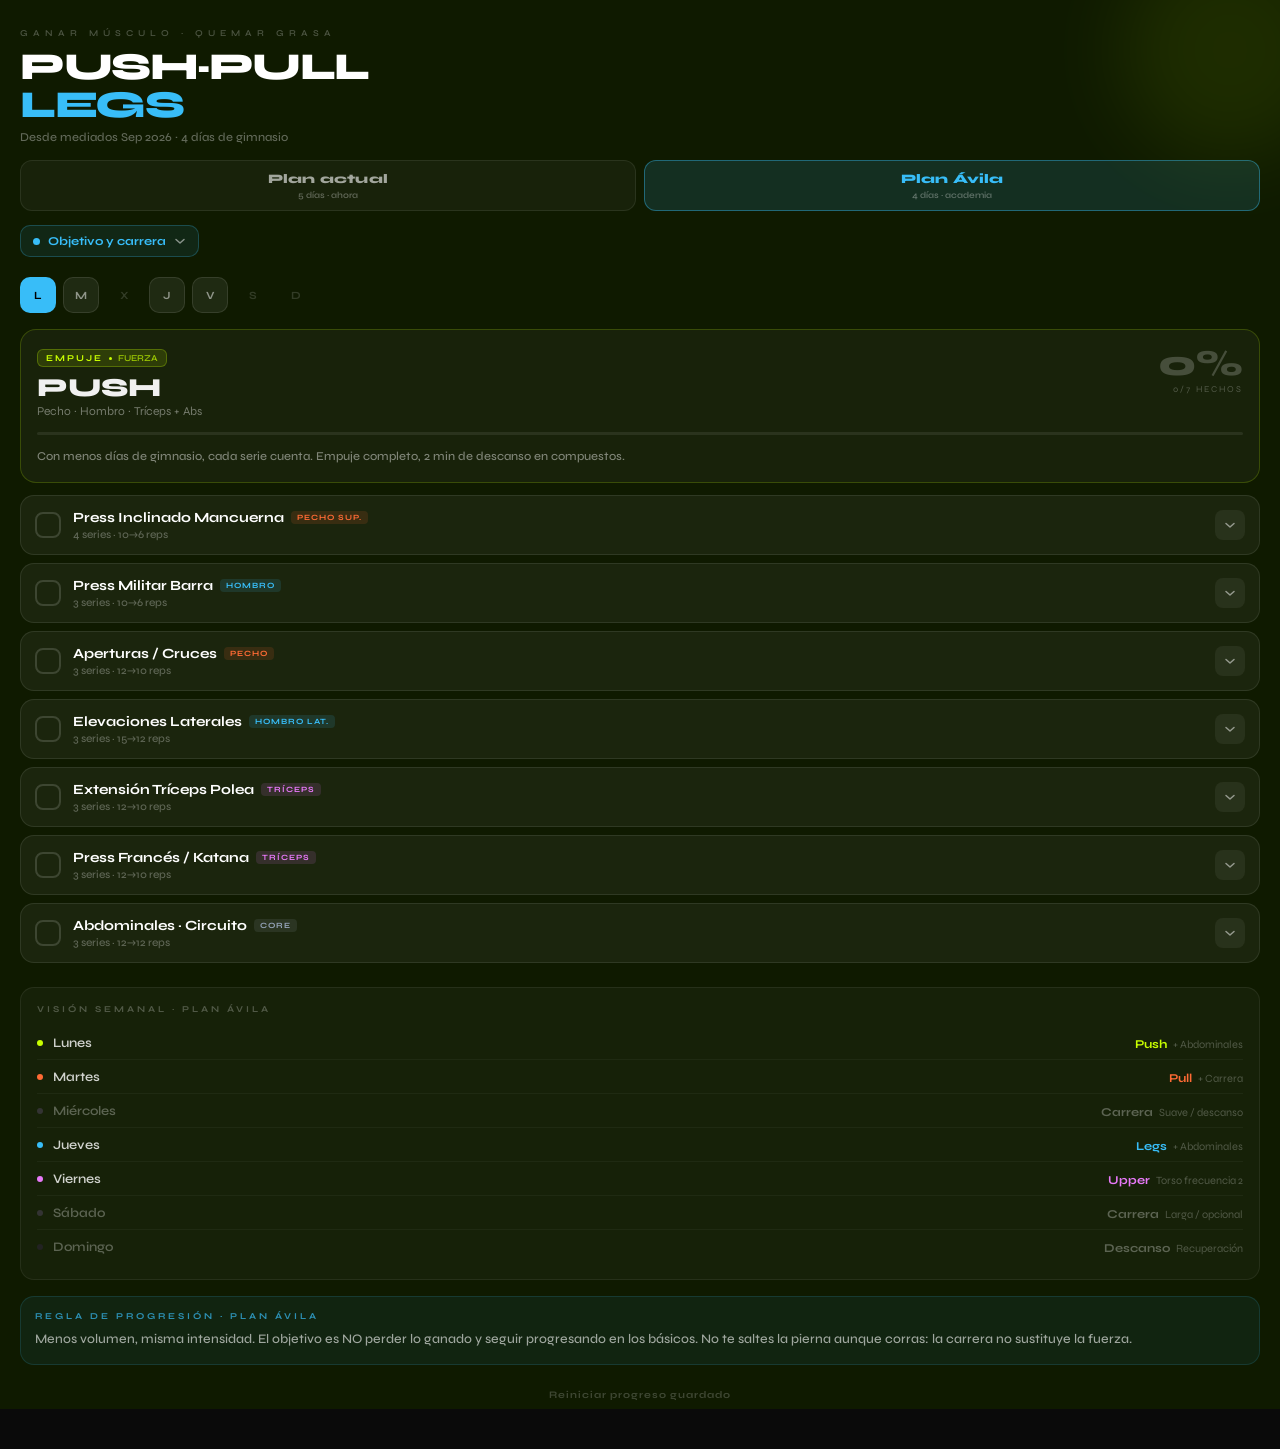
==== rutina-cristian.html @ a67d8b41 "Initial commit: rutinas gym" ====
<!DOCTYPE html>
<!-- APP DEL AMIGO — PPL Recomp. Almacenamiento independiente (STORAGE_KEY = gymAmigoProgresoV1).
     Dos bloques: "Plan actual" (5 días PPL, hasta mediados de septiembre) y "Plan Ávila" (4 días PPL+Upper). -->
<html lang="es">
<head>
<meta charset="UTF-8">
<meta name="viewport" content="width=device-width, initial-scale=1, maximum-scale=1, user-scalable=no">
<meta name="mobile-web-app-capable" content="yes">
<meta name="apple-mobile-web-app-capable" content="yes">
<meta name="apple-mobile-web-app-status-bar-style" content="black-translucent">
<title>PPL · Recomp — Plan del amigo</title>
<style>
  @import url('https://fonts.googleapis.com/css2?family=Syne:wght@400;500;600;700;800&display=swap');
  * { box-sizing: border-box; margin: 0; padding: 0; -webkit-tap-highlight-color: transparent; }
  html, body { background: #0a0a0a; }
  body {
    font-family: 'Syne', -apple-system, sans-serif; color: #f0f0f0;
    transition: background 0.5s ease; padding-bottom: env(safe-area-inset-bottom);
  }
  ::-webkit-scrollbar { width: 3px; }
  ::-webkit-scrollbar-thumb { background: #333; }

  .wrap { min-height: 100vh; }
  .glow { position: absolute; top: -60px; right: -60px; width: 220px; height: 220px; border-radius: 50%; opacity: 0.08; filter: blur(40px); pointer-events: none; transition: background 0.5s; }
  .header { padding: 28px 20px 0; position: relative; overflow: hidden; }
  .eyebrow { font-size: 9px; letter-spacing: 5px; color: rgba(255,255,255,0.25); margin-bottom: 10px; font-weight: 600; }
  .title { font-size: 38px; font-weight: 800; letter-spacing: -1.5px; line-height: 1; color: #fff; }
  .subtitle { font-size: 12px; color: rgba(255,255,255,0.35); margin-top: 6px; font-weight: 500; }

  .blockswitch { display: flex; gap: 8px; margin-top: 16px; }
  .blockpill { flex: 1; padding: 10px 12px; border-radius: 12px; cursor: pointer; text-align: center; transition: all 0.25s; }
  .blockpill .bp-name { font-size: 13px; font-weight: 800; letter-spacing: 0.2px; }
  .blockpill .bp-sub { font-size: 9px; font-weight: 600; margin-top: 3px; opacity: 0.8; }

  .phasepill { display: inline-flex; align-items: center; gap: 8px; margin-top: 14px; padding: 8px 12px; border-radius: 10px; cursor: pointer; transition: all 0.2s; }
  .dot { width: 7px; height: 7px; border-radius: 50%; flex-shrink: 0; display: inline-block; }
  .chevron { display: inline-flex; transition: transform 0.2s; }
  .chevron.open { transform: rotate(180deg); }
  .planpanel { margin-top: 12px; background: rgba(255,255,255,0.03); border-radius: 14px; padding: 16px; }
  .plandesc { font-size: 13px; color: rgba(255,255,255,0.7); line-height: 1.6; margin-bottom: 14px; }
  .planlabel { font-size: 9px; font-weight: 700; letter-spacing: 2px; color: rgba(255,255,255,0.25); margin-bottom: 8px; margin-top: 4px; }
  .runbox { background: rgba(255,255,255,0.03); border-radius: 10px; padding: 11px 12px; margin-bottom: 14px; }
  .runtext { font-size: 12px; color: rgba(255,255,255,0.55); line-height: 1.6; font-weight: 500; }
  .phaserow { display: flex; justify-content: space-between; align-items: center; padding: 8px 0; border-bottom: 1px solid rgba(255,255,255,0.05); }
  .phaserow:last-child { border-bottom: none; }
  .phaseleft { display: flex; align-items: center; gap: 8px; }
  .phasename { font-size: 12px; font-weight: 600; color: rgba(255,255,255,0.6); }
  .phasename.current { font-weight: 800; color: #fff; }
  .heretag { font-size: 8px; font-weight: 700; letter-spacing: 1px; }
  .phasedate { font-size: 10px; color: rgba(255,255,255,0.3); white-space: nowrap; }

  .weekpills { display: flex; gap: 7px; margin-top: 20px; }
  .daybtn { width: 36px; height: 36px; border-radius: 10px; display: flex; align-items: center; justify-content: center; font-size: 11px; font-weight: 700; transition: all 0.3s; }

  .daycard-wrap { margin: 16px 20px 0; }
  .daycard { background: rgba(255,255,255,0.04); border-radius: 16px; padding: 16px; transition: border-color 0.4s; }
  .daycard-top { display: flex; justify-content: space-between; align-items: flex-start; }
  .typebadge { display: inline-flex; align-items: center; gap: 6px; border-radius: 6px; padding: 3px 8px; margin-bottom: 8px; }
  .typebadge .t1 { font-size: 9px; font-weight: 700; letter-spacing: 2px; }
  .typebadge .sep { width: 3px; height: 3px; border-radius: 50%; display: inline-block; }
  .typebadge .t2 { font-size: 9px; font-weight: 600; opacity: 0.7; }
  .dayname { font-size: 26px; font-weight: 800; letter-spacing: -0.5px; line-height: 1; }
  .daysub { font-size: 12px; color: rgba(255,255,255,0.4); margin-top: 3px; }
  .pctbox { text-align: right; }
  .pctnum { font-size: 36px; font-weight: 800; line-height: 1; transition: color 0.3s; }
  .pctlabel { font-size: 9px; letter-spacing: 2px; color: rgba(255,255,255,0.25); margin-top: 2px; }
  .barbg { height: 3px; background: rgba(255,255,255,0.08); border-radius: 3px; margin-top: 14px; overflow: hidden; }
  .barfill { height: 100%; border-radius: 3px; transition: width 0.5s cubic-bezier(.4,0,.2,1); }
  .focus { margin-top: 12px; font-size: 12px; color: rgba(255,255,255,0.45); line-height: 1.6; font-weight: 500; }

  .exlist { padding: 12px 20px; }
  .excard { margin-bottom: 8px; border-radius: 14px; overflow: hidden; transition: all 0.25s ease; }
  .exhead { padding: 13px 14px; display: flex; gap: 12px; align-items: center; }
  .chk { width: 26px; height: 26px; flex-shrink: 0; border-radius: 8px; display: flex; align-items: center; justify-content: center; transition: all 0.15s; cursor: pointer; }
  .exinfo { flex: 1; min-width: 0; cursor: pointer; }
  .exname-row { display: flex; align-items: center; gap: 7px; flex-wrap: wrap; }
  .exname { font-size: 14px; font-weight: 700; }
  .muscletag { font-size: 8px; font-weight: 700; padding: 2px 6px; border-radius: 4px; letter-spacing: 1px; white-space: nowrap; }
  .exmeta { font-size: 11px; color: rgba(255,255,255,0.3); margin-top: 2px; font-weight: 500; }
  .expbtn { width: 30px; height: 30px; display: flex; align-items: center; justify-content: center; border-radius: 8px; background: rgba(255,255,255,0.06); transition: transform 0.25s ease; flex-shrink: 0; cursor: pointer; }

  .pyramid { border-top: 1px solid rgba(255,255,255,0.06); }
  .pyhead { display: grid; grid-template-columns: 40px 90px 1fr 60px; padding: 7px 14px; background: rgba(0,0,0,0.2); font-size: 8px; font-weight: 700; letter-spacing: 2px; color: rgba(255,255,255,0.2); }
  .pyrow { display: grid; grid-template-columns: 40px 90px 1fr 60px; padding: 9px 14px; align-items: center; border-bottom: 1px solid rgba(255,255,255,0.04); }
  .pyrow:last-of-type { border-bottom: none; }
  .pyset { font-size: 16px; font-weight: 800; }
  .pyreps { font-size: 15px; font-weight: 700; color: #fff; }
  .pyweight { font-size: 13px; color: rgba(255,255,255,0.5); font-weight: 500; }
  .pyint { text-align: right; font-size: 9px; font-weight: 700; }
  .tip { padding: 10px 14px; background: rgba(0,0,0,0.15); border-top: 1px solid rgba(255,255,255,0.05); font-size: 11px; color: rgba(255,255,255,0.35); line-height: 1.6; font-style: italic; }

  .logwrap { padding: 12px 14px; border-top: 1px solid rgba(255,255,255,0.05); }
  .logbtn { display: flex; align-items: center; justify-content: center; gap: 7px; padding: 10px; border-radius: 10px; font-size: 12px; font-weight: 700; cursor: pointer; }
  .logform-row { display: flex; gap: 10px; margin-bottom: 10px; }
  .logform-col { flex: 1; }
  .logform-label { font-size: 9px; font-weight: 700; letter-spacing: 1px; color: rgba(255,255,255,0.35); margin-bottom: 5px; }
  .numin { font-family: 'Syne', sans-serif; font-weight: 700; font-size: 15px; background: rgba(255,255,255,0.06); border: 1px solid rgba(255,255,255,0.15); color: #fff; border-radius: 8px; padding: 8px 10px; width: 100%; }
  .numin:focus { outline: none; border-color: rgba(255,255,255,0.4); }
  .logform-actions { display: flex; gap: 8px; }
  .logform-btn { flex: 1; text-align: center; padding: 10px; border-radius: 10px; font-size: 12px; font-weight: 800; cursor: pointer; }

  .overview { margin: 4px 20px 16px; padding: 16px; background: rgba(255,255,255,0.03); border: 1px solid rgba(255,255,255,0.07); border-radius: 14px; }
  .overview-title { font-size: 9px; font-weight: 700; letter-spacing: 3px; color: rgba(255,255,255,0.25); margin-bottom: 12px; }
  .overow { display: flex; justify-content: space-between; align-items: center; padding: 7px 0; border-bottom: 1px solid rgba(255,255,255,0.04); }
  .overow:last-child { border-bottom: none; }
  .overleft { display: flex; gap: 10px; align-items: center; }
  .overdot { width: 6px; height: 6px; border-radius: 50%; flex-shrink: 0; display: inline-block; }
  .overday { font-size: 13px; font-weight: 600; }
  .overtype { font-size: 12px; font-weight: 700; }
  .overtag { font-size: 11px; color: rgba(255,255,255,0.25); margin-left: 6px; }

  .rulebox { margin: 0 20px 16px; padding: 14px; border-radius: 14px; transition: all 0.4s; }
  .rulelabel { font-size: 9px; font-weight: 700; letter-spacing: 3px; opacity: 0.7; margin-bottom: 8px; }
  .ruletext { font-size: 13px; color: rgba(255,255,255,0.6); line-height: 1.6; font-weight: 500; }

  .footer { margin: 0 20px 40px; text-align: center; }
  .resetlink { display: inline-block; font-size: 10px; font-weight: 700; letter-spacing: 1px; cursor: pointer; padding: 8px; }

  .toast { position: fixed; top: 14px; left: 50%; transform: translateX(-50%); z-index: 50; background: #111; color: #fff; font-size: 12px; font-weight: 700; padding: 9px 16px; border-radius: 10px; box-shadow: 0 8px 24px rgba(0,0,0,0.4); white-space: nowrap; }
  .loading { min-height: 100vh; display: flex; align-items: center; justify-content: center; color: rgba(255,255,255,0.4); font-size: 13px; letter-spacing: 2px; }
</style>
</head>
<body>
<div id="app"><div class="loading">CARGANDO…</div></div>

<script>
/* ============================================================
   PPL · RECOMP — dos bloques con el mismo motor interactivo.
   1) "Plan actual": 5 días PPL (frecuencia 2 push/pull, 1 legs)
      + 3 días de carrera. Hasta mediados de septiembre.
   2) "Plan Ávila": 4 días PPL + Upper (frecuencia 2 torso, 1 legs)
      + 2-3 días de carrera. Desde la academia.
   Los pesos son un punto de partida: se editan desde la app y
   se guardan en el móvil (localStorage).
   ============================================================ */

var muscleColors = {
  "Pecho": "#FF6B35", "Pecho sup.": "#FF6B35", "Pecho inf.": "#FF6B35",
  "Espalda": "#C8FF00", "Dorsal": "#A3E635", "Espalda alta": "#84CC16",
  "Hombro": "#38BDF8", "Hombro lat.": "#38BDF8", "Hombro post.": "#38BDF8",
  "Bíceps": "#E879F9", "Tríceps": "#E879F9", "Antebrazo": "#C084FC",
  "Cuádriceps": "#FB923C", "Isquios": "#FB923C", "Glúteo": "#F472B6",
  "Gemelos": "#34D399", "Trapecio": "#FBBF24", "Core": "#94A3B8",
};

/* ---------- BLOQUE 1: PLAN ACTUAL (5 días PPL) ---------- */
var diasActual = [
  {
    id: "a-lun", label: "LUN", fullName: "PUSH A", type: "EMPUJE", tag: "Fuerza",
    subtitle: "Pecho · Hombro · Tríceps + Abs", accent: "#C8FF00", bg: "#0f1a00",
    focus: "Empuje pesado. Descansa 2–3 min en los compuestos. Técnica antes que ego. Al final, abdominales.",
    exercises: [
      { id: "a-lun-press-inc", name: "Press Superior en Multipower", muscle: "Pecho sup.", trackable: true,
        repsPattern: [10, 10, 8, 6], offsets: [-10, -10, -5, 0], baseTop: 60, step: 2.5,
        note: "Press inclinado guiado. Al completar las reps de la última serie → sube 2,5 kg la próxima vez." },
      { id: "a-lun-aperturas", name: "Aperturas / Contractor (máquina)", muscle: "Pecho", trackable: true,
        repsPattern: [12, 10, 10], offsets: [-10, -5, 0], baseTop: 55, step: 5,
        note: "Aprieta 1 seg en el centro, estira bien al abrir." },
      { id: "a-lun-press-plano-db", name: "Press Plano Mancuerna", muscle: "Pecho", trackable: true,
        repsPattern: [8, 8, 6], offsets: [-6, -3, 0], baseTop: 34, step: 2,
        note: "Peso por mancuerna. Estiramiento controlado abajo." },
      { id: "a-lun-elev-lat", name: "Elevaciones Laterales Polea", muscle: "Hombro lat.", trackable: true,
        repsPattern: [12, 10, 8], offsets: [-2, -1, 0], baseTop: 12, step: 1,
        note: "3 series + dropset final (baja el peso y sigue 6–8 reps). Sube el mínimo que permita la máquina." },
      { id: "a-lun-press-militar", name: "Press Militar Multipower", muscle: "Hombro", trackable: true,
        repsPattern: [10, 10, 8], offsets: [-8, -4, 0], baseTop: 45, step: 2.5,
        note: "Core apretado, sin arquear la zona lumbar." },
      { id: "a-lun-rotador", name: "Rotación Externa (manguito)", muscle: "Hombro post.", trackable: true,
        repsPattern: [12, 10, 10], offsets: [-3, -1, 0], baseTop: 12, step: 1,
        note: "Salud del hombro. Movimiento lento y controlado, sin tirones." },
      { id: "a-lun-ext-triceps", name: "Extensión Tríceps Polea + Katana", muscle: "Tríceps", trackable: true,
        repsPattern: [12, 10, 10], offsets: [-6, -2, 0], baseTop: 27, step: 2.5,
        note: "Superserie con katana (barra V). Codos fijos, bloqueo total abajo." },
      { id: "a-lun-abs", name: "Abdominales · Circuito 1", muscle: "Core", trackable: false,
        staticPyramid: [
          { set: 1, reps: "12", weight: "Crunch" },
          { set: 2, reps: "12", weight: "Rueda abdominal" },
          { set: 3, reps: "12", weight: "Press Pallof" } ],
        note: "Circuito · 3 vueltas. Core apretado, sin arquear la lumbar." },
    ],
  },
  {
    id: "a-mar", label: "MAR", fullName: "PULL A", type: "TIRÓN", tag: "Fuerza",
    subtitle: "Espalda · Bíceps · Trapecio", accent: "#FF6B35", bg: "#1a0a00",
    focus: "Tirón. Pausa 1 seg apretando la espalda. Hoy además carrera continua suave, 7–10 km.",
    exercises: [
      { id: "a-mar-dominadas", name: "Dominadas", muscle: "Espalda", trackable: false,
        staticPyramid: [
          { set: 1, reps: "al fallo", weight: "Corporal" },
          { set: 2, reps: "12", weight: "Corporal" },
          { set: 3, reps: "10", weight: "Corporal" } ],
        note: "Cuando superes 12 limpias en la 1ª serie → añade lastre." },
      { id: "a-mar-remo-db", name: "Remo Mancuerna en Banco", muscle: "Espalda", trackable: true,
        repsPattern: [12, 10, 10], offsets: [-6, -3, 0], baseTop: 32, step: 2,
        note: "Pecho apoyado en banco inclinado. Recorrido completo, pausa arriba." },
      { id: "a-mar-pullover", name: "Pull Over en Polea", muscle: "Dorsal", trackable: true,
        repsPattern: [12, 10, 10], offsets: [-6, -3, 0], baseTop: 30, step: 2.5,
        note: "Brazos casi rectos, siente el estiramiento del dorsal." },
      { id: "a-mar-remo-abierto", name: "Remo Abierto (máquina)", muscle: "Espalda alta", trackable: true,
        repsPattern: [10, 10, 8], offsets: [-8, -4, 0], baseTop: 55, step: 2.5,
        note: "Codos abiertos, aprieta las escápulas 1 seg." },
      { id: "a-mar-curl-bayesian", name: "Curl Bayesian (polea)", muscle: "Bíceps", trackable: true,
        repsPattern: [12, 10, 10], offsets: [-4, -2, 0], baseTop: 14, step: 1.25,
        note: "Última serie al fallo. Sin balanceo." },
      { id: "a-mar-martillo", name: "Curl Martillo", muscle: "Bíceps", trackable: true,
        repsPattern: [10, 10, 10], offsets: [-4, -2, 0], baseTop: 16, step: 2,
        note: "Trabaja braquial y antebrazo. Peso por mancuerna." },
      { id: "a-mar-trapecio", name: "Encogimientos de Trapecio", muscle: "Trapecio", trackable: true,
        repsPattern: [12, 12, 10], offsets: [-10, -5, 0], baseTop: 40, step: 2.5,
        note: "Pausa arriba 1 seg, sin rotar los hombros." },
    ],
  },
  {
    id: "a-mie", label: "MIÉ", fullName: "LEGS", type: "PIERNA", tag: "Completa",
    subtitle: "Cuádriceps · Isquios · Glúteo · Gemelo + Abs", accent: "#38BDF8", bg: "#001a2a",
    focus: "Único día de pierna: no recortes nada. Hasta 3 min de descanso en prensa. Abdominales al final.",
    exercises: [
      { id: "a-mie-abductor", name: "Abductor (máquina)", muscle: "Glúteo", trackable: true,
        repsPattern: [15, 12, 12], offsets: [-10, -5, 0], baseTop: 60, step: 5,
        note: "Inclínate un poco hacia delante para cargar más el glúteo." },
      { id: "a-mie-gemelo", name: "Gemelo (máquina)", muscle: "Gemelos", trackable: true,
        repsPattern: [12, 12, 10], offsets: [-15, -8, 0], baseTop: 70, step: 2.5,
        note: "Pausa 2 seg en el estiramiento de abajo. Los gemelos responden a volumen." },
      { id: "a-mie-prensa", name: "Prensa Inclinada", muscle: "Cuádriceps", trackable: true,
        repsPattern: [10, 8, 8, 6], offsets: [-30, -15, -5, 0], baseTop: 200, step: 5,
        note: "Pies bajos = más cuádriceps. Al completar las reps de la última serie → sube." },
      { id: "a-mie-hip-thrust", name: "Hip Thrust", muscle: "Glúteo", trackable: true,
        repsPattern: [12, 10], offsets: [-15, 0], baseTop: 90, step: 5,
        note: "Aprieta el glúteo arriba 1 seg. Barbilla metida, mirada al frente." },
      { id: "a-mie-rumano", name: "Peso Muerto Rumano", muscle: "Isquios", trackable: true,
        repsPattern: [10, 8, 8], offsets: [-10, -5, 0], baseTop: 80, step: 2.5,
        note: "Series descendentes. Caderas atrás, barra pegada al cuerpo, técnica perfecta." },
      { id: "a-mie-ext-cuad", name: "Extensión de Cuádriceps", muscle: "Cuádriceps", trackable: true,
        repsPattern: [12, 10, 10], offsets: [-8, -4, 0], baseTop: 50, step: 2.5,
        note: "Pausa 1 seg arriba apretando el cuádriceps." },
      { id: "a-mie-curl-fem", name: "Curl Femoral Tumbado", muscle: "Isquios", trackable: true,
        repsPattern: [12, 10, 10], offsets: [-8, -4, 0], baseTop: 45, step: 2.5,
        note: "Aprieta al final del recorrido, baja controlado." },
      { id: "a-mie-abs", name: "Abdominales · Circuito 2", muscle: "Core", trackable: false,
        staticPyramid: [
          { set: 1, reps: "10", weight: "Crunch" },
          { set: 2, reps: "10", weight: "Elevaciones inferiores" },
          { set: 3, reps: "15", weight: "Laterales" },
          { set: 4, reps: "10/lado", weight: "Plancha + rotación" } ],
        note: "Circuito · 3 vueltas." },
    ],
  },
  {
    id: "a-jue", label: "JUE", fullName: "PUSH B", type: "EMPUJE", tag: "Hipertrofia",
    subtitle: "Pecho · Hombro · Tríceps", accent: "#E879F9", bg: "#1a0020",
    focus: "Segundo empuje, más volumen que el lunes. Descanso 90 seg. Hoy además series en pista.",
    exercises: [
      { id: "a-jue-press-plano", name: "Press Plano (máquina/mancuerna)", muscle: "Pecho", trackable: true,
        repsPattern: [10, 10, 8, 6], offsets: [-8, -8, -4, 0], baseTop: 40, step: 2,
        note: "Día pesado de pecho. Estiramiento máximo, empuja con el pectoral." },
      { id: "a-jue-press-inf", name: "Press Declinado / Inferior", muscle: "Pecho inf.", trackable: true,
        repsPattern: [10, 10, 8], offsets: [-8, -4, 0], baseTop: 45, step: 2.5,
        note: "Recorrido completo, aprieta la parte baja del pecho." },
      { id: "a-jue-elev-lat", name: "Elevaciones Laterales (máquina)", muscle: "Hombro lat.", trackable: true,
        repsPattern: [12, 12, 10], offsets: [-3, -1, 0], baseTop: 14, step: 1,
        note: "Da anchura de hombros. No hace falta ir muy pesado." },
      { id: "a-jue-press-militar-db", name: "Press Militar Mancuerna", muscle: "Hombro", trackable: true,
        repsPattern: [10, 10, 8], offsets: [-4, -2, 0], baseTop: 22, step: 2,
        note: "Peso por mancuerna. No arquees la lumbar." },
      { id: "a-jue-face-pull", name: "Face Pull Polea", muscle: "Hombro post.", trackable: true,
        repsPattern: [12, 12, 10], offsets: [-4, -2, 0], baseTop: 20, step: 2.5,
        note: "No lo saltes nunca: previene lesiones de hombro." },
      { id: "a-jue-press-cerrado", name: "Press Cerrado (tríceps)", muscle: "Tríceps", trackable: true,
        repsPattern: [10, 10, 10], offsets: [-6, -3, 0], baseTop: 40, step: 2.5,
        note: "Codos cerca del cuerpo, empuja con el tríceps." },
      { id: "a-jue-ext-unilat", name: "Extensión Polea Unilateral", muscle: "Tríceps", trackable: true,
        repsPattern: [12, 10, 10], offsets: [-3, -1, 0], baseTop: 12, step: 1.25,
        note: "Una mano cada vez, control total. Aprieta abajo." },
    ],
  },
  {
    id: "a-vie", label: "VIE", fullName: "PULL B", type: "TIRÓN", tag: "Hipertrofia",
    subtitle: "Espalda · Bíceps · Antebrazo + Abs", accent: "#FBBF24", bg: "#1a1500",
    focus: "Segundo tirón, foco en detalle y brazos. Descanso 90 seg. Abdominales al final.",
    exercises: [
      { id: "a-vie-remo-unilat", name: "Remo Unilateral Polea (cerrado)", muscle: "Espalda", trackable: true,
        repsPattern: [12, 10, 10], offsets: [-5, -2, 0], baseTop: 25, step: 2.5,
        note: "Un lado cada vez, lleva el codo hacia la cadera." },
      { id: "a-vie-jalon", name: "Jalón Agarre Neutro", muscle: "Dorsal", trackable: true,
        repsPattern: [10, 8, 6], offsets: [-10, -5, 0], baseTop: 65, step: 2.5,
        note: "Tira con los codos hacia abajo, pausa 1 seg abajo." },
      { id: "a-vie-remo-abierto", name: "Remo Abierto Polea", muscle: "Espalda alta", trackable: true,
        repsPattern: [12, 10, 10], offsets: [-6, -3, 0], baseTop: 45, step: 2.5,
        note: "Codos altos, aprieta la espalda alta y el deltoides posterior." },
      { id: "a-vie-rack-pull", name: "Rack Pull (peso muerto parcial)", muscle: "Espalda", trackable: true,
        repsPattern: [10, 8], offsets: [-15, 0], baseTop: 110, step: 5,
        note: "Desde pines a la altura de la rodilla. Espalda neutra, empuja el suelo." },
      { id: "a-vie-curl-scott", name: "Curl Bayesian Scott", muscle: "Bíceps", trackable: true,
        repsPattern: [12, 10, 10], offsets: [-4, -2, 0], baseTop: 16, step: 1.25,
        note: "Aislamiento en banco Scott. Sin trampa, no estires del todo abajo." },
      { id: "a-vie-curl-bayesian", name: "Curl Bayesian", muscle: "Bíceps", trackable: true,
        repsPattern: [10, 8, 8], offsets: [-3, -1, 0], baseTop: 14, step: 1.25,
        note: "Estiramiento máximo con el codo detrás del cuerpo." },
      { id: "a-vie-antebrazo", name: "Curl de Antebrazo (muñeca)", muscle: "Antebrazo", trackable: true,
        repsPattern: [15, 12, 12], offsets: [-4, -2, 0], baseTop: 20, step: 2.5,
        note: "Recorrido corto y controlado, sin balancear." },
      { id: "a-vie-abs", name: "Abdominales · Circuito 3", muscle: "Core", trackable: false,
        staticPyramid: [
          { set: 1, reps: "12", weight: "Crunch" },
          { set: 2, reps: "12", weight: "Rueda abdominal" },
          { set: 3, reps: "12", weight: "Inferiores en banco" } ],
        note: "Circuito · 3 vueltas." },
    ],
  },
];

/* ---------- BLOQUE 2: PLAN ÁVILA (4 días PPL + Upper) ---------- */
var diasAvila = [
  {
    id: "v-push", label: "LUN", fullName: "PUSH", type: "EMPUJE", tag: "Fuerza",
    subtitle: "Pecho · Hombro · Tríceps + Abs", accent: "#C8FF00", bg: "#0f1a00",
    focus: "Con menos días de gimnasio, cada serie cuenta. Empuje completo, 2 min de descanso en compuestos.",
    exercises: [
      { id: "v-push-press-inc", name: "Press Inclinado Mancuerna", muscle: "Pecho sup.", trackable: true,
        repsPattern: [10, 8, 8, 6], offsets: [-6, -4, -2, 0], baseTop: 34, step: 2,
        note: "El pecho superior es lo que más se nota. Al completar las reps de la última serie → sube." },
      { id: "v-push-press-militar", name: "Press Militar Barra", muscle: "Hombro", trackable: true,
        repsPattern: [10, 8, 6], offsets: [-8, -4, 0], baseTop: 45, step: 2.5,
        note: "De pie o sentado. Core firme, sin arquear la lumbar." },
      { id: "v-push-aperturas", name: "Aperturas / Cruces", muscle: "Pecho", trackable: true,
        repsPattern: [12, 12, 10], offsets: [-5, -3, 0], baseTop: 20, step: 2.5,
        note: "Estiramiento amplio, aprieta en el centro 1 seg." },
      { id: "v-push-elev-lat", name: "Elevaciones Laterales", muscle: "Hombro lat.", trackable: true,
        repsPattern: [15, 12, 12], offsets: [-3, -1, 0], baseTop: 12, step: 1,
        note: "Volumen para anchura de hombros." },
      { id: "v-push-ext-triceps", name: "Extensión Tríceps Polea", muscle: "Tríceps", trackable: true,
        repsPattern: [12, 10, 10], offsets: [-6, -2, 0], baseTop: 27, step: 2.5,
        note: "Codos fijos, bloqueo total abajo." },
      { id: "v-push-katana", name: "Press Francés / Katana", muscle: "Tríceps", trackable: true,
        repsPattern: [12, 10, 10], offsets: [-5, -2, 0], baseTop: 25, step: 2.5,
        note: "Baja controlado detrás de la cabeza, codos quietos." },
      { id: "v-push-abs", name: "Abdominales · Circuito", muscle: "Core", trackable: false,
        staticPyramid: [
          { set: 1, reps: "12", weight: "Crunch" },
          { set: 2, reps: "12", weight: "Rueda abdominal" },
          { set: 3, reps: "12", weight: "Press Pallof" } ],
        note: "Circuito · 3 vueltas. Uno de tus 2 días de abdominales." },
    ],
  },
  {
    id: "v-pull", label: "MAR", fullName: "PULL", type: "TIRÓN", tag: "Fuerza",
    subtitle: "Espalda · Bíceps", accent: "#FF6B35", bg: "#1a0a00",
    focus: "Tirón completo. Frecuencia 2 de espalda junto con el día Upper. Pausa apretando la espalda.",
    exercises: [
      { id: "v-pull-dominadas", name: "Dominadas / Jalón", muscle: "Espalda", trackable: false,
        staticPyramid: [
          { set: 1, reps: "al fallo", weight: "Corporal" },
          { set: 2, reps: "10", weight: "Corporal" },
          { set: 3, reps: "8", weight: "Corporal" } ],
        note: "Si haces +12 limpias → añade lastre o pásalo a jalón pesado registrando el peso." },
      { id: "v-pull-remo", name: "Remo con Barra", muscle: "Espalda", trackable: true,
        repsPattern: [10, 8, 8], offsets: [-10, -5, 0], baseTop: 70, step: 2.5,
        note: "Torso a 45°, lleva la barra al abdomen. Espalda neutra." },
      { id: "v-pull-remo-abierto", name: "Remo Abierto / Face Pull", muscle: "Espalda alta", trackable: true,
        repsPattern: [12, 12, 10], offsets: [-6, -3, 0], baseTop: 45, step: 2.5,
        note: "Codos altos para la espalda alta y el deltoides posterior." },
      { id: "v-pull-pullover", name: "Pull Over Polea", muscle: "Dorsal", trackable: true,
        repsPattern: [12, 10, 10], offsets: [-5, -2, 0], baseTop: 30, step: 2.5,
        note: "Brazos casi rectos, foco total en el dorsal." },
      { id: "v-pull-curl", name: "Curl Bíceps Barra", muscle: "Bíceps", trackable: true,
        repsPattern: [10, 10, 8], offsets: [-5, -2, 0], baseTop: 30, step: 1.25,
        note: "Sin balanceo, contracción completa arriba." },
      { id: "v-pull-martillo", name: "Curl Martillo", muscle: "Bíceps", trackable: true,
        repsPattern: [12, 10, 10], offsets: [-4, -2, 0], baseTop: 16, step: 2,
        note: "Braquial y antebrazo. Peso por mancuerna." },
    ],
  },
  {
    id: "v-legs", label: "JUE", fullName: "LEGS", type: "PIERNA", tag: "Completa",
    subtitle: "Cuádriceps · Isquios · Glúteo · Gemelo + Abs", accent: "#38BDF8", bg: "#001a2a",
    focus: "Único día de pierna a la semana: dale con todo. La carrera ayuda, pero la fuerza se entrena aquí. Abs al final.",
    exercises: [
      { id: "v-legs-sentadilla", name: "Sentadilla / Prensa", muscle: "Cuádriceps", trackable: true,
        repsPattern: [10, 8, 6], offsets: [-15, -8, 0], baseTop: 100, step: 2.5,
        note: "Técnica antes que ego. Profundidad completa. Al completar reps → sube." },
      { id: "v-legs-rumano", name: "Peso Muerto Rumano", muscle: "Isquios", trackable: true,
        repsPattern: [10, 8, 8], offsets: [-10, -5, 0], baseTop: 80, step: 2.5,
        note: "Caderas atrás, barra pegada al cuerpo." },
      { id: "v-legs-ext-cuad", name: "Extensión de Cuádriceps", muscle: "Cuádriceps", trackable: true,
        repsPattern: [12, 12, 10], offsets: [-8, -4, 0], baseTop: 50, step: 2.5,
        note: "Pausa 1 seg arriba." },
      { id: "v-legs-curl-fem", name: "Curl Femoral", muscle: "Isquios", trackable: true,
        repsPattern: [12, 10, 10], offsets: [-8, -4, 0], baseTop: 45, step: 2.5,
        note: "Aprieta al final del recorrido." },
      { id: "v-legs-hip", name: "Hip Thrust", muscle: "Glúteo", trackable: true,
        repsPattern: [12, 10, 8], offsets: [-15, -8, 0], baseTop: 90, step: 5,
        note: "Bloqueo de glúteo arriba 1 seg." },
      { id: "v-legs-gemelos", name: "Gemelos de Pie", muscle: "Gemelos", trackable: true,
        repsPattern: [15, 12, 12], offsets: [-15, -8, 0], baseTop: 70, step: 2.5,
        note: "Pausa 2 seg abajo, rango completo." },
      { id: "v-legs-abs", name: "Abdominales · Circuito", muscle: "Core", trackable: false,
        staticPyramid: [
          { set: 1, reps: "10", weight: "Crunch" },
          { set: 2, reps: "10", weight: "Elevaciones inferiores" },
          { set: 3, reps: "45 seg", weight: "Plancha" } ],
        note: "Circuito · 3 vueltas. Tu segundo día de abdominales." },
    ],
  },
  {
    id: "v-upper", label: "VIE", fullName: "UPPER", type: "TORSO", tag: "Frecuencia 2",
    subtitle: "Pecho · Espalda · Hombro · Brazos", accent: "#E879F9", bg: "#1a0020",
    focus: "Segundo estímulo de torso: sube pecho, espalda y hombro a frecuencia 2. Descanso 90 seg.",
    exercises: [
      { id: "v-upper-press-inc", name: "Press Inclinado", muscle: "Pecho sup.", trackable: true,
        repsPattern: [10, 8, 8], offsets: [-6, -3, 0], baseTop: 55, step: 2.5,
        note: "Complementa el día de Push. Estiramiento máximo." },
      { id: "v-upper-remo", name: "Remo Mancuerna", muscle: "Espalda", trackable: true,
        repsPattern: [10, 8, 8], offsets: [-6, -3, 0], baseTop: 32, step: 2,
        note: "Pausa 1 seg apretando el dorsal." },
      { id: "v-upper-press-db", name: "Press Militar Mancuerna", muscle: "Hombro", trackable: true,
        repsPattern: [10, 10, 8], offsets: [-4, -2, 0], baseTop: 22, step: 2,
        note: "Recorrido completo, sin arquear." },
      { id: "v-upper-jalon", name: "Jalón Agarre Neutro", muscle: "Dorsal", trackable: true,
        repsPattern: [12, 10, 10], offsets: [-8, -4, 0], baseTop: 60, step: 2.5,
        note: "Tira con los codos, no con las manos." },
      { id: "v-upper-elev-lat", name: "Elevaciones Laterales", muscle: "Hombro lat.", trackable: true,
        repsPattern: [15, 12, 12], offsets: [-3, -1, 0], baseTop: 12, step: 1,
        note: "Más volumen para hombros: da el look ancho." },
      { id: "v-upper-brazos", name: "Superserie Bíceps + Tríceps", muscle: "Bíceps", trackable: true,
        repsPattern: [12, 10, 10], offsets: [-4, -2, 0], baseTop: 14, step: 1.25,
        note: "Curl + extensión sin descanso entre medias. Bombeo final." },
    ],
  },
];

/* ---------- DEFINICIÓN DE LOS DOS BLOQUES ---------- */
var blocks = [
  {
    id: "actual", name: "Plan actual", tabsub: "5 días · ahora", accent: "#C8FF00",
    period: "Jul → mediados Sep 2026",
    goal: "Recomposición: ganar músculo mientras sigues quemando grasa. Frecuencia 2 en push y pull, 1 en pierna, con 3 días de carrera. Objetivo: verte algo más grande pero definiendo. Sube peso poco a poco, sin sacrificar la técnica.",
    run: "3 días de carrera. Martes: continua suave 7–10 km. Jueves: series en pista. Sábado: variado (cuestas o series de 1–2 km ×3-4 a 4:00–4:15/km).",
    rule: "Estás en recomposición: mantenimiento o déficit ligero y mucha proteína. Sube peso cuando completes las reps de la última serie; si no, repite el mismo. El músculo se construye poco a poco.",
    days: diasActual,
    week: [
      { label: "L", id: "a-lun", active: true },
      { label: "M", id: "a-mar", active: true },
      { label: "X", id: "a-mie", active: true },
      { label: "J", id: "a-jue", active: true },
      { label: "V", id: "a-vie", active: true },
      { label: "S", active: false },
      { label: "D", active: false },
    ],
    overview: [
      { day: "Lunes", type: "Push A", tag: "+ Abdominales", accent: "#C8FF00" },
      { day: "Martes", type: "Pull A", tag: "+ Carrera 7-10 km", accent: "#FF6B35" },
      { day: "Miércoles", type: "Legs", tag: "+ Abdominales", accent: "#38BDF8" },
      { day: "Jueves", type: "Push B", tag: "+ Series en pista", accent: "#E879F9" },
      { day: "Viernes", type: "Pull B", tag: "+ Abdominales", accent: "#FBBF24" },
      { day: "Sábado", type: "Carrera", tag: "Variada / cuestas", accent: "#333" },
      { day: "Domingo", type: "Descanso", tag: "Recuperación", accent: "#222" },
    ],
  },
  {
    id: "avila", name: "Plan Ávila", tabsub: "4 días · academia", accent: "#38BDF8",
    period: "Desde mediados Sep 2026",
    goal: "Menos volumen por la carga de la academia: bajas de 5 a 4 días de gimnasio (Push · Pull · Legs · Upper) manteniendo frecuencia 2 en el torso. Mantén 2–3 días de carrera (mínimo 2). El objetivo es no perder lo ganado y seguir progresando donde puedas.",
    run: "2–3 días (mínimo 2). Ideal: 1 suave de fondo + 1 de calidad (series). El día largo, el sábado, si el cuerpo lo permite.",
    rule: "Menos volumen, misma intensidad. El objetivo es NO perder lo ganado y seguir progresando en los básicos. No te saltes la pierna aunque corras: la carrera no sustituye la fuerza.",
    days: diasAvila,
    week: [
      { label: "L", id: "v-push", active: true },
      { label: "M", id: "v-pull", active: true },
      { label: "X", active: false },
      { label: "J", id: "v-legs", active: true },
      { label: "V", id: "v-upper", active: true },
      { label: "S", active: false },
      { label: "D", active: false },
    ],
    overview: [
      { day: "Lunes", type: "Push", tag: "+ Abdominales", accent: "#C8FF00" },
      { day: "Martes", type: "Pull", tag: "+ Carrera", accent: "#FF6B35" },
      { day: "Miércoles", type: "Carrera", tag: "Suave / descanso", accent: "#333" },
      { day: "Jueves", type: "Legs", tag: "+ Abdominales", accent: "#38BDF8" },
      { day: "Viernes", type: "Upper", tag: "Torso frecuencia 2", accent: "#E879F9" },
      { day: "Sábado", type: "Carrera", tag: "Larga / opcional", accent: "#333" },
      { day: "Domingo", type: "Descanso", tag: "Recuperación", accent: "#222" },
    ],
  },
];

var CHECK_SVG = '<svg width="11" height="9" viewBox="0 0 11 9" fill="none"><path d="M1 4.5L4 7.5L10 1" stroke="#000" stroke-width="2" stroke-linecap="round" stroke-linejoin="round"/></svg>';
var CHEVRON_SVG = '<svg width="12" height="12" viewBox="0 0 12 12" fill="none"><path d="M2 4.5L6 8L10 4.5" stroke="rgba(255,255,255,0.5)" stroke-width="1.5" stroke-linecap="round" stroke-linejoin="round"/></svg>';

var STORAGE_KEY = "gymAmigoProgresoV1";
var CUTOVER = "2026-09-15"; // mediados de septiembre: cambio de bloque

function todayISO() { return new Date().toISOString().slice(0, 10); }
function round(n) { return Math.round(n * 100) / 100; }

function buildDefaultProgress() {
  var exercises = {};
  blocks.forEach(function (b) {
    b.days.forEach(function (day) {
      day.exercises.forEach(function (ex) {
        if (ex.trackable) exercises[ex.id] = { top: ex.baseTop, history: [] };
      });
    });
  });
  return { exercises: exercises };
}

function loadProgress() {
  try {
    var raw = localStorage.getItem(STORAGE_KEY);
    if (raw) {
      var parsed = JSON.parse(raw);
      var def = buildDefaultProgress();
      parsed.exercises = Object.assign({}, def.exercises, parsed.exercises || {});
      return parsed;
    }
  } catch (e) { console.error("No se pudo leer el progreso guardado", e); }
  return buildDefaultProgress();
}

function saveProgress(p) {
  progress = p;
  try { localStorage.setItem(STORAGE_KEY, JSON.stringify(p)); }
  catch (e) { console.error("No se pudo guardar el progreso", e); }
}

function getPyramid(ex, prog) {
  if (!ex.trackable) return ex.staticPyramid;
  var entry = prog.exercises[ex.id];
  var top = entry ? entry.top : ex.baseTop;
  return ex.repsPattern.map(function (reps, i) {
    return { set: i + 1, reps: reps, weight: round(top + ex.offsets[i]) + " kg" };
  });
}

function findExercise(exId) {
  for (var b = 0; b < blocks.length; b++) {
    for (var d = 0; d < blocks[b].days.length; d++) {
      for (var e = 0; e < blocks[b].days[d].exercises.length; e++) {
        if (blocks[b].days[d].exercises[e].id === exId) return blocks[b].days[d].exercises[e];
      }
    }
  }
  return null;
}

/* ---------------- STATE ---------------- */
var activeBlock = todayISO() < CUTOVER ? 0 : 1;
var activeDay = blocks[activeBlock].days[0].id;
var checked = {};
var expanded = {};
var progress = loadProgress();
var editingId = null;
var toastMsg = "";
var toastTimeout = null;
var planOpen = false;
var confirmReset = false;
var confirmResetTimeout = null;

/* ---------------- ACTIONS ---------------- */
function setActiveBlock(i) {
  if (i === activeBlock) return;
  activeBlock = i;
  activeDay = blocks[i].days[0].id;
  checked = {}; expanded = {}; editingId = null;
  render();
}
function setActiveDay(id) { activeDay = id; expanded = {}; editingId = null; render(); }
function toggleCheck(i) { var k = activeDay + "-" + i; checked[k] = !checked[k]; render(); }
function toggleExpand(i) { var k = activeDay + "-" + i; expanded[k] = !expanded[k]; render(); }
function togglePlan() { planOpen = !planOpen; render(); }
function openLogger(exId) { editingId = exId; render(); }
function cancelLogger() { editingId = null; render(); }

function showToast(msg) {
  toastMsg = msg;
  clearTimeout(toastTimeout);
  toastTimeout = setTimeout(function () { toastMsg = ""; render(); }, 3000);
  render();
}

function saveLog(exId) {
  var ex = findExercise(exId);
  if (!ex) return;
  var wEl = document.getElementById("inp-weight");
  var rEl = document.getElementById("inp-reps");
  var w = parseFloat(String(wEl.value).replace(",", "."));
  var r = parseInt(rEl.value, 10);
  if (isNaN(w) || isNaN(r)) { showToast("Revisa los números introducidos."); return; }
  var targetReps = ex.repsPattern[ex.repsPattern.length - 1];
  var reached = r >= targetReps;
  var newTop = reached ? round(w + ex.step) : round(w);
  var prevEntry = progress.exercises[ex.id] || { top: ex.baseTop, history: [] };
  var newHistory = (prevEntry.history || []).concat([{ date: todayISO(), weight: w, reps: r }]).slice(-10);
  progress.exercises[ex.id] = { top: newTop, history: newHistory };
  saveProgress(progress);
  editingId = null;
  showToast(reached ? "Guardado ✓ Próxima vez: " + newTop + " kg" : "Guardado ✓ Repetimos " + newTop + " kg la próxima");
}

function handleReset() {
  if (!confirmReset) {
    confirmReset = true;
    clearTimeout(confirmResetTimeout);
    confirmResetTimeout = setTimeout(function () { confirmReset = false; render(); }, 4000);
    render();
    return;
  }
  saveProgress(buildDefaultProgress());
  confirmReset = false;
  showToast("Progreso reiniciado.");
}

/* ---------------- RENDER ---------------- */
function render() {
  var app = document.getElementById("app");
  var block = blocks[activeBlock];
  var accent = block.accent;
  var day = block.days.filter(function (d) { return d.id === activeDay; })[0] || block.days[0];
  var done = day.exercises.filter(function (_, i) { return checked[activeDay + "-" + i]; }).length;
  var total = day.exercises.length;
  var pct = Math.round((done / total) * 100);

  document.body.style.background = day.bg;

  var html = "";
  if (toastMsg) html += '<div class="toast">' + toastMsg + "</div>";
  html += '<div class="wrap">';

  /* header */
  html += '<div class="header">' +
    '<div class="glow" style="background:' + day.accent + '"></div>' +
    '<div class="eyebrow">GANAR MÚSCULO · QUEMAR GRASA</div>' +
    '<div class="title">PUSH·PULL<br><span style="color:' + accent + '">LEGS</span></div>' +
    '<div class="subtitle">' + block.period + " · " + block.days.length + " días de gimnasio</div>";

  /* block switcher */
  html += '<div class="blockswitch">';
  blocks.forEach(function (b, bi) {
    var on = bi === activeBlock;
    html += '<div class="blockpill" style="background:' + (on ? b.accent + "22" : "rgba(255,255,255,0.04)") +
      ";border:1px solid " + (on ? b.accent + "66" : "rgba(255,255,255,0.08)") + '" onclick="setActiveBlock(' + bi + ')">' +
      '<div class="bp-name" style="color:' + (on ? b.accent : "rgba(255,255,255,0.6)") + '">' + b.name + "</div>" +
      '<div class="bp-sub" style="color:rgba(255,255,255,0.4)">' + b.tabsub + "</div>" +
    "</div>";
  });
  html += "</div>";

  /* goal pill */
  html += '<div class="phasepill" style="background:' + accent + "15;border:1px solid " + accent + '40" onclick="togglePlan()">' +
    '<span class="dot" style="background:' + accent + '"></span>' +
    '<span style="font-size:12px;font-weight:700;color:' + accent + '">Objetivo y carrera</span>' +
    '<span class="chevron' + (planOpen ? " open" : "") + '">' + CHEVRON_SVG + "</span>" +
  "</div>";

  if (planOpen) {
    html += '<div class="planpanel" style="border:1px solid ' + accent + '30">' +
      '<div class="plandesc">' + block.goal + "</div>" +
      '<div class="planlabel">CARRERA</div>' +
      '<div class="runbox"><div class="runtext">' + block.run + "</div></div>" +
      '<div class="planlabel">TU PLAN EN 2 BLOQUES</div>';
    blocks.forEach(function (b, bi) {
      var isCur = bi === activeBlock;
      html += '<div class="phaserow" style="opacity:' + (isCur ? 1 : 0.55) + '">' +
        '<div class="phaseleft">' +
          '<span class="dot" style="background:' + b.accent + '"></span>' +
          '<span class="phasename' + (isCur ? " current" : "") + '">' + b.name + "</span>" +
          (isCur ? '<span class="heretag" style="color:' + b.accent + '">ACTIVO</span>' : "") +
        "</div>" +
        '<span class="phasedate">' + b.period + "</span>" +
      "</div>";
    });
    html += "</div>";
  }

  /* weekpills */
  html += '<div class="weekpills">';
  block.week.forEach(function (w) {
    var isActive = w.id === activeDay;
    var bg = isActive ? accent : (w.active ? "rgba(255,255,255,0.07)" : "transparent");
    var color = isActive ? "#000" : (w.active ? "rgba(255,255,255,0.5)" : "rgba(255,255,255,0.15)");
    var border = isActive ? "none" : (w.active ? "1px solid rgba(255,255,255,0.1)" : "none");
    var cursor = w.active ? "pointer" : "default";
    var click = (w.active && w.id) ? ' onclick="setActiveDay(\'' + w.id + '\')"' : "";
    html += '<div class="daybtn" style="background:' + bg + ";color:" + color + ";border:" + border + ";cursor:" + cursor + '"' + click + ">" + w.label + "</div>";
  });
  html += "</div></div>";

  /* day card */
  html += '<div class="daycard-wrap"><div class="daycard" style="border:1px solid ' + day.accent + '30">' +
    '<div class="daycard-top"><div>' +
      '<div class="typebadge" style="background:' + day.accent + "20;border:1px solid " + day.accent + '40">' +
        '<span class="t1" style="color:' + day.accent + '">' + day.type + "</span>" +
        '<span class="sep" style="background:' + day.accent + '"></span>' +
        '<span class="t2" style="color:' + day.accent + '">' + day.tag.toUpperCase() + "</span>" +
      "</div>" +
      '<div class="dayname">' + day.fullName + "</div>" +
      '<div class="daysub">' + day.subtitle + "</div>" +
    "</div>" +
    '<div class="pctbox">' +
      '<div class="pctnum" style="color:' + ((done === total && done > 0) ? day.accent : "rgba(255,255,255,0.2)") + '">' + pct + "%</div>" +
      '<div class="pctlabel">' + done + "/" + total + " HECHOS</div>" +
    "</div></div>" +
    '<div class="barbg"><div class="barfill" style="width:' + pct + "%;background:linear-gradient(90deg, " + day.accent + "aa, " + day.accent + ')"></div></div>' +
    '<div class="focus">' + day.focus + "</div>" +
  "</div></div>";

  /* exercises */
  html += '<div class="exlist">';
  day.exercises.forEach(function (ex, i) {
    var key = activeDay + "-" + i;
    var isDone = checked[key];
    var isOpen = expanded[key];
    var mc = muscleColors[ex.muscle] || "#888";
    var pyramid = getPyramid(ex, progress);
    var entry = ex.trackable ? progress.exercises[ex.id] : null;
    var lastLog = entry && entry.history.length ? entry.history[entry.history.length - 1] : null;
    var isEditing = editingId === ex.id;

    html += '<div class="excard" style="background:' + (isDone ? "rgba(255,255,255,0.02)" : "rgba(255,255,255,0.05)") +
      ";border:1px solid " + (isDone ? "rgba(255,255,255,0.05)" : "rgba(255,255,255,0.09)") + ";opacity:" + (isDone ? 0.45 : 1) + '">' +
      '<div class="exhead">' +
        '<div class="chk" style="border:2px solid ' + (isDone ? day.accent : "rgba(255,255,255,0.15)") + ";background:" + (isDone ? day.accent : "transparent") + '" onclick="toggleCheck(' + i + ')">' + (isDone ? CHECK_SVG : "") + "</div>" +
        '<div class="exinfo" onclick="toggleExpand(' + i + ')">' +
          '<div class="exname-row">' +
            '<span class="exname" style="color:' + (isDone ? "rgba(255,255,255,0.3)" : "#fff") + ";text-decoration:" + (isDone ? "line-through" : "none") + '">' + ex.name + "</span>" +
            '<span class="muscletag" style="background:' + mc + "20;color:" + mc + '">' + ex.muscle.toUpperCase() + "</span>" +
          "</div>" +
          '<div class="exmeta">' + pyramid.length + " series · " + pyramid[0].reps + "→" + pyramid[pyramid.length - 1].reps + " reps" +
            (lastLog ? " · Últ: " + lastLog.weight + " kg×" + lastLog.reps : "") +
          "</div>" +
        "</div>" +
        '<div class="expbtn" style="transform:' + (isOpen ? "rotate(180deg)" : "rotate(0deg)") + '" onclick="toggleExpand(' + i + ')">' + CHEVRON_SVG + "</div>" +
      "</div>";

    if (isOpen) {
      html += '<div class="pyramid"><div class="pyhead"><span>SER</span><span>REPS</span><span>PESO / MOV.</span><span style="text-align:right">INT.</span></div>';
      pyramid.forEach(function (p, pi) {
        var intensity = Math.round(((pi + 1) / pyramid.length) * 100);
        var denom = (pyramid.length - 1) || 1;
        var opSet = 0.5 + (pi / denom) * 0.5;
        var opInt = 0.4 + (pi / denom) * 0.6;
        html += '<div class="pyrow">' +
          '<span class="pyset" style="color:' + day.accent + ";opacity:" + opSet + '">' + p.set + "</span>" +
          '<span class="pyreps">' + p.reps + "</span>" +
          '<span class="pyweight">' + p.weight + "</span>" +
          '<div class="pyint"><span style="color:' + day.accent + ";opacity:" + opInt + '">' + (ex.trackable ? intensity + "%" : "—") + "</span></div>" +
        "</div>";
      });
      html += '<div class="tip">' + ex.note + "</div>";

      if (ex.trackable) {
        html += '<div class="logwrap">';
        if (!isEditing) {
          html += '<div class="logbtn" style="background:' + day.accent + "15;border:1px solid " + day.accent + "35;color:" + day.accent + '" onclick="openLogger(\'' + ex.id + '\')">✎ Registrar lo que hiciste hoy</div>';
        } else {
          html += '<div class="logform-row">' +
            '<div class="logform-col"><div class="logform-label">PESO (KG)</div>' +
              '<input id="inp-weight" class="numin" type="number" inputmode="decimal" step="0.5" value="' + entry.top + '"></div>' +
            '<div class="logform-col"><div class="logform-label">REPS EN LA ÚLTIMA SERIE</div>' +
              '<input id="inp-reps" class="numin" type="number" inputmode="numeric" step="1" value="' + ex.repsPattern[ex.repsPattern.length - 1] + '"></div>' +
          "</div>" +
          '<div class="logform-actions">' +
            '<div class="logform-btn" style="background:' + day.accent + ';color:#000" onclick="saveLog(\'' + ex.id + '\')">Guardar</div>' +
            '<div class="logform-btn" style="background:rgba(255,255,255,0.06);color:rgba(255,255,255,0.6)" onclick="cancelLogger()">Cancelar</div>' +
          "</div>";
        }
        html += "</div>";
      }
      html += "</div>";
    }
    html += "</div>";
  });
  html += "</div>";

  /* weekly overview */
  html += '<div class="overview"><div class="overview-title">VISIÓN SEMANAL · ' + block.name.toUpperCase() + "</div>";
  block.overview.forEach(function (row) {
    var dim = row.accent === "#333" || row.accent === "#222";
    html += '<div class="overow"><div class="overleft"><span class="overdot" style="background:' + row.accent + '"></span>' +
      '<span class="overday" style="color:' + (dim ? "rgba(255,255,255,0.3)" : "rgba(255,255,255,0.8)") + '">' + row.day + "</span></div>" +
      '<div><span class="overtype" style="color:' + (dim ? "rgba(255,255,255,0.3)" : row.accent) + '">' + row.type + "</span>" +
      '<span class="overtag">' + row.tag + "</span></div></div>";
  });
  html += "</div>";

  /* progression rule */
  html += '<div class="rulebox" style="background:' + accent + "10;border:1px solid " + accent + '25">' +
    '<div class="rulelabel" style="color:' + accent + '">REGLA DE PROGRESIÓN · ' + block.name.toUpperCase() + "</div>" +
    '<div class="ruletext">' + block.rule + "</div>" +
  "</div>";

  /* footer */
  html += '<div class="footer"><div class="resetlink" style="color:' + (confirmReset ? "#FF6B35" : "rgba(255,255,255,0.2)") + '" onclick="handleReset()">' +
    (confirmReset ? "¿Seguro? Toca de nuevo para reiniciar" : "Reiniciar progreso guardado") +
  "</div></div>";

  html += "</div>";
  app.innerHTML = html;
}

render();
</script>
</body>
</html>
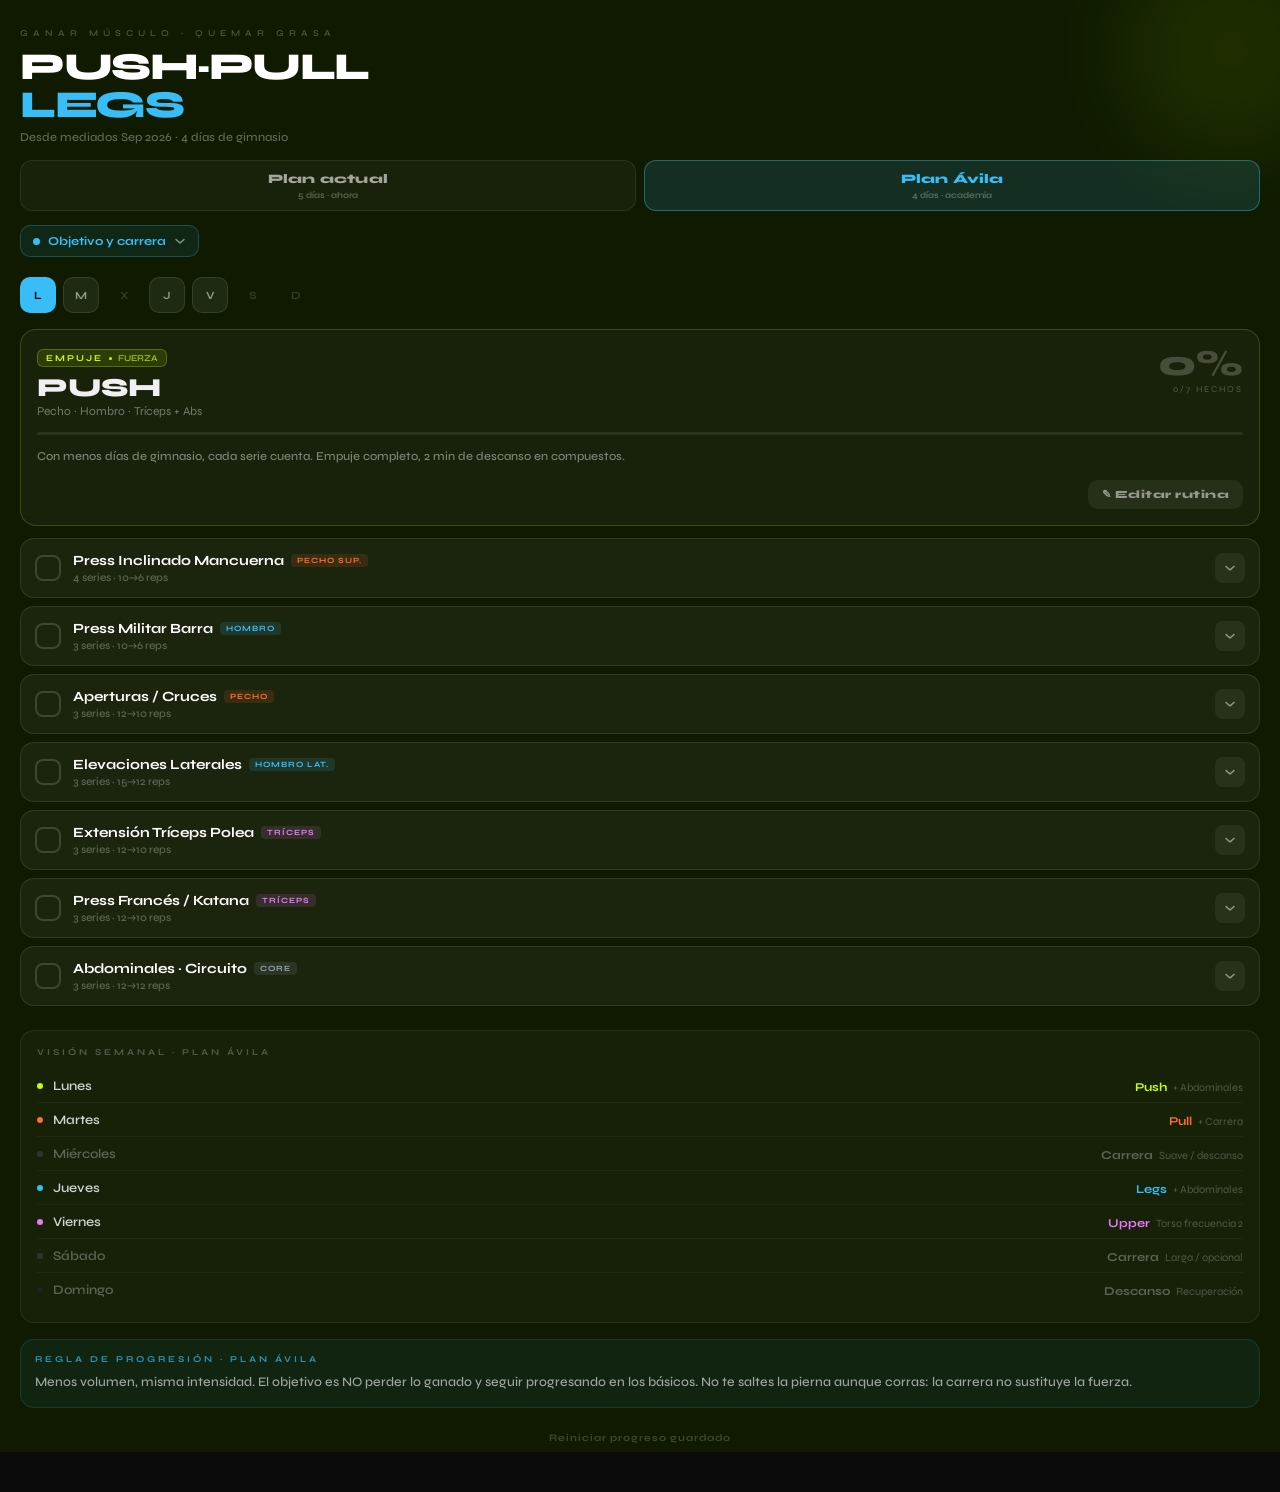
==== commit 3ce6daa8: "Añadir modo edición: pesos, series y ejercicios editables" ====
--- a/rutina-cristian.html
+++ b/rutina-cristian.html
@@ -98,6 +98,21 @@
   .numin:focus { outline: none; border-color: rgba(255,255,255,0.4); }
   .logform-actions { display: flex; gap: 8px; }
   .logform-btn { flex: 1; text-align: center; padding: 10px; border-radius: 10px; font-size: 12px; font-weight: 800; cursor: pointer; }
+
+  .editbar { display: flex; justify-content: flex-end; margin-top: 14px; }
+  .editbtn { display: inline-flex; align-items: center; gap: 6px; font-size: 11px; font-weight: 800; letter-spacing: 0.5px; padding: 8px 14px; border-radius: 10px; cursor: pointer; }
+  .exname-input { font-family: 'Syne', sans-serif; font-weight: 700; font-size: 14px; background: rgba(255,255,255,0.07); border: 1px solid rgba(255,255,255,0.18); color: #fff; border-radius: 7px; padding: 5px 8px; width: 100%; min-width: 0; }
+  .exname-input:focus { outline: none; border-color: rgba(255,255,255,0.4); }
+  .pyhead-edit { display: grid; grid-template-columns: 34px 1fr 1fr 30px; gap: 6px; padding: 7px 14px; background: rgba(0,0,0,0.2); font-size: 8px; font-weight: 700; letter-spacing: 2px; color: rgba(255,255,255,0.2); }
+  .pyrow-edit { display: grid; grid-template-columns: 34px 1fr 1fr 30px; gap: 6px; padding: 7px 14px; align-items: center; border-bottom: 1px solid rgba(255,255,255,0.04); }
+  .pyrow-edit:last-of-type { border-bottom: none; }
+  .pysmallin { font-family: 'Syne', sans-serif; font-weight: 700; font-size: 12px; background: rgba(255,255,255,0.06); border: 1px solid rgba(255,255,255,0.15); color: #fff; border-radius: 6px; padding: 6px 7px; width: 100%; min-width: 0; }
+  .pysmallin:focus { outline: none; border-color: rgba(255,255,255,0.4); }
+  .setdel { width: 22px; height: 22px; display: flex; align-items: center; justify-content: center; border-radius: 6px; background: rgba(255,80,80,0.15); color: #ff6b6b; font-size: 14px; font-weight: 800; cursor: pointer; flex-shrink: 0; }
+  .addsetbtn { margin: 8px 14px 2px; padding: 9px; border-radius: 8px; background: rgba(255,255,255,0.05); text-align: center; font-size: 11px; font-weight: 700; color: rgba(255,255,255,0.5); cursor: pointer; }
+  .exdelbtn { margin: 10px 14px 2px; padding: 9px; border-radius: 8px; background: rgba(255,80,80,0.1); text-align: center; font-size: 11px; font-weight: 700; color: #ff6b6b; cursor: pointer; }
+  .addexbtn { margin: 14px 20px 0; padding: 13px; border-radius: 14px; border: 1px dashed rgba(255,255,255,0.18); text-align: center; font-size: 12px; font-weight: 700; color: rgba(255,255,255,0.4); cursor: pointer; }
+  .restorebtn { margin: 10px 20px 0; padding: 9px; border-radius: 10px; background: rgba(255,255,255,0.04); text-align: center; font-size: 11px; font-weight: 700; color: rgba(255,255,255,0.4); cursor: pointer; }
 
   .overview { margin: 4px 20px 16px; padding: 16px; background: rgba(255,255,255,0.03); border: 1px solid rgba(255,255,255,0.07); border-radius: 14px; }
   .overview-title { font-size: 9px; font-weight: 700; letter-spacing: 3px; color: rgba(255,255,255,0.25); margin-bottom: 12px; }
@@ -502,7 +517,7 @@
       });
     });
   });
-  return { exercises: exercises };
+  return { exercises: exercises, overrides: {}, removed: {}, custom: {} };
 }
 
 function loadProgress() {
@@ -512,10 +527,19 @@
       var parsed = JSON.parse(raw);
       var def = buildDefaultProgress();
       parsed.exercises = Object.assign({}, def.exercises, parsed.exercises || {});
+      parsed.overrides = parsed.overrides || {};
+      parsed.removed = parsed.removed || {};
+      parsed.custom = parsed.custom || {};
       return parsed;
     }
   } catch (e) { console.error("No se pudo leer el progreso guardado", e); }
   return buildDefaultProgress();
+}
+
+function esc(s) {
+  return String(s == null ? "" : s).replace(/[&<>"']/g, function (c) {
+    return { "&": "&amp;", "<": "&lt;", ">": "&gt;", '"': "&quot;", "'": "&#39;" }[c];
+  });
 }
 
 function saveProgress(p) {
@@ -556,6 +580,114 @@
 var planOpen = false;
 var confirmReset = false;
 var confirmResetTimeout = null;
+var editMode = false;
+
+/* ---------------- EDICIÓN DE RUTINA (pesos, series, ejercicios) ---------------- */
+function effectiveExercises(day, prog) {
+  var list = [];
+  day.exercises.forEach(function (ex) {
+    if (prog.removed[ex.id]) return;
+    list.push({ key: ex.id, base: ex, custom: false });
+  });
+  (prog.custom[day.id] || []).forEach(function (key) {
+    list.push({ key: key, base: null, custom: true });
+  });
+  return list;
+}
+
+function getDisplayData(item, prog) {
+  var ov = prog.overrides[item.key];
+  if (ov) {
+    return {
+      name: ov.name,
+      muscle: (item.base && item.base.muscle) || "Core",
+      note: item.base ? item.base.note : "Ejercicio añadido por ti.",
+      pyramid: ov.sets.map(function (s, i) { return { set: i + 1, reps: s.reps, weight: s.weight }; }),
+      trackable: false,
+    };
+  }
+  var ex = item.base;
+  return { name: ex.name, muscle: ex.muscle, note: ex.note, pyramid: getPyramid(ex, prog), trackable: ex.trackable };
+}
+
+function ensureOverride(key) {
+  if (!progress.overrides[key]) {
+    var ex = findExercise(key);
+    if (ex) {
+      var basePyramid = getPyramid(ex, progress);
+      progress.overrides[key] = {
+        name: ex.name,
+        sets: basePyramid.map(function (p) { return { reps: String(p.reps), weight: String(p.weight) }; }),
+      };
+    } else {
+      progress.overrides[key] = { name: "Nuevo ejercicio", sets: [{ reps: "10", weight: "0 kg" }] };
+    }
+  }
+  return progress.overrides[key];
+}
+
+function toggleEditMode() { editMode = !editMode; render(); }
+
+function updateExerciseName(key, value) {
+  var ov = ensureOverride(key);
+  ov.name = value;
+  saveProgress(progress);
+  render();
+}
+
+function updateSetField(key, idx, field, value) {
+  var ov = ensureOverride(key);
+  ov.sets[idx][field] = value;
+  saveProgress(progress);
+  render();
+}
+
+function addSet(key) {
+  var ov = ensureOverride(key);
+  var last = ov.sets[ov.sets.length - 1] || { reps: "10", weight: "0 kg" };
+  ov.sets.push({ reps: last.reps, weight: last.weight });
+  saveProgress(progress);
+  render();
+}
+
+function removeSet(key, idx) {
+  var ov = ensureOverride(key);
+  if (ov.sets.length <= 1) { showToast("Debe quedar al menos 1 serie."); return; }
+  ov.sets.splice(idx, 1);
+  saveProgress(progress);
+  render();
+}
+
+function addExercise(dayId) {
+  var id = "custom-" + dayId + "-" + Date.now();
+  progress.overrides[id] = { name: "Nuevo ejercicio", sets: [{ reps: "10", weight: "0 kg" }] };
+  if (!progress.custom[dayId]) progress.custom[dayId] = [];
+  progress.custom[dayId].push(id);
+  saveProgress(progress);
+  expanded[dayId + "-" + id] = true;
+  render();
+}
+
+function removeExercise(key) {
+  var ex = findExercise(key);
+  if (ex) {
+    progress.removed[key] = true;
+  } else {
+    progress.custom[activeDay] = (progress.custom[activeDay] || []).filter(function (k) { return k !== key; });
+  }
+  delete progress.overrides[key];
+  saveProgress(progress);
+  render();
+}
+
+function restoreRemoved(dayId) {
+  var block = blocks[activeBlock];
+  var day = block.days.filter(function (d) { return d.id === dayId; })[0];
+  if (!day) return;
+  day.exercises.forEach(function (ex) { delete progress.removed[ex.id]; });
+  saveProgress(progress);
+  render();
+}
 
 /* ---------------- ACTIONS ---------------- */
 function setActiveBlock(i) {
@@ -617,9 +749,10 @@
   var block = blocks[activeBlock];
   var accent = block.accent;
   var day = block.days.filter(function (d) { return d.id === activeDay; })[0] || block.days[0];
-  var done = day.exercises.filter(function (_, i) { return checked[activeDay + "-" + i]; }).length;
-  var total = day.exercises.length;
-  var pct = Math.round((done / total) * 100);
+  var effList = effectiveExercises(day, progress);
+  var done = effList.filter(function (item) { return checked[activeDay + "-" + item.key]; }).length;
+  var total = effList.length;
+  var pct = total ? Math.round((done / total) * 100) : 0;
 
   document.body.style.background = day.bg;
 
@@ -703,65 +836,91 @@
     "</div></div>" +
     '<div class="barbg"><div class="barfill" style="width:' + pct + "%;background:linear-gradient(90deg, " + day.accent + "aa, " + day.accent + ')"></div></div>' +
     '<div class="focus">' + day.focus + "</div>" +
+    '<div class="editbar"><div class="editbtn" style="background:' + (editMode ? day.accent : "rgba(255,255,255,0.06)") + ";color:" + (editMode ? "#000" : "rgba(255,255,255,0.5)") + '" onclick="toggleEditMode()">' + (editMode ? "✓ Listo" : "✎ Editar rutina") + "</div></div>" +
   "</div></div>";
 
   /* exercises */
   html += '<div class="exlist">';
-  day.exercises.forEach(function (ex, i) {
-    var key = activeDay + "-" + i;
-    var isDone = checked[key];
-    var isOpen = expanded[key];
-    var mc = muscleColors[ex.muscle] || "#888";
-    var pyramid = getPyramid(ex, progress);
-    var entry = ex.trackable ? progress.exercises[ex.id] : null;
+  effList.forEach(function (item) {
+    var key = item.key;
+    var data = getDisplayData(item, progress);
+    var stateKey = activeDay + "-" + key;
+    var isDone = checked[stateKey];
+    var isOpen = expanded[stateKey];
+    var mc = muscleColors[data.muscle] || "#888";
+    var pyramid = data.pyramid;
+    var entry = data.trackable ? progress.exercises[key] : null;
     var lastLog = entry && entry.history.length ? entry.history[entry.history.length - 1] : null;
-    var isEditing = editingId === ex.id;
+    var isEditingLog = editingId === key;
 
     html += '<div class="excard" style="background:' + (isDone ? "rgba(255,255,255,0.02)" : "rgba(255,255,255,0.05)") +
       ";border:1px solid " + (isDone ? "rgba(255,255,255,0.05)" : "rgba(255,255,255,0.09)") + ";opacity:" + (isDone ? 0.45 : 1) + '">' +
       '<div class="exhead">' +
-        '<div class="chk" style="border:2px solid ' + (isDone ? day.accent : "rgba(255,255,255,0.15)") + ";background:" + (isDone ? day.accent : "transparent") + '" onclick="toggleCheck(' + i + ')">' + (isDone ? CHECK_SVG : "") + "</div>" +
-        '<div class="exinfo" onclick="toggleExpand(' + i + ')">' +
-          '<div class="exname-row">' +
-            '<span class="exname" style="color:' + (isDone ? "rgba(255,255,255,0.3)" : "#fff") + ";text-decoration:" + (isDone ? "line-through" : "none") + '">' + ex.name + "</span>" +
-            '<span class="muscletag" style="background:' + mc + "20;color:" + mc + '">' + ex.muscle.toUpperCase() + "</span>" +
-          "</div>" +
-          '<div class="exmeta">' + pyramid.length + " series · " + pyramid[0].reps + "→" + pyramid[pyramid.length - 1].reps + " reps" +
+        '<div class="chk" style="border:2px solid ' + (isDone ? day.accent : "rgba(255,255,255,0.15)") + ";background:" + (isDone ? day.accent : "transparent") + '" onclick="toggleCheck(\'' + key + '\')">' + (isDone ? CHECK_SVG : "") + "</div>" +
+        '<div class="exinfo" onclick="toggleExpand(\'' + key + '\')">' +
+          (editMode ?
+            '<div class="exname-row">' +
+              '<input class="exname-input" value="' + esc(data.name) + '" onchange="updateExerciseName(\'' + key + '\', this.value)" onclick="event.stopPropagation()">' +
+              '<span class="muscletag" style="background:' + mc + "20;color:" + mc + '">' + esc(data.muscle).toUpperCase() + "</span>" +
+            "</div>"
+            :
+            '<div class="exname-row">' +
+              '<span class="exname" style="color:' + (isDone ? "rgba(255,255,255,0.3)" : "#fff") + ";text-decoration:" + (isDone ? "line-through" : "none") + '">' + esc(data.name) + "</span>" +
+              '<span class="muscletag" style="background:' + mc + "20;color:" + mc + '">' + esc(data.muscle).toUpperCase() + "</span>" +
+            "</div>"
+          ) +
+          '<div class="exmeta">' + pyramid.length + " series · " + esc(pyramid[0].reps) + "→" + esc(pyramid[pyramid.length - 1].reps) + " reps" +
             (lastLog ? " · Últ: " + lastLog.weight + " kg×" + lastLog.reps : "") +
           "</div>" +
         "</div>" +
-        '<div class="expbtn" style="transform:' + (isOpen ? "rotate(180deg)" : "rotate(0deg)") + '" onclick="toggleExpand(' + i + ')">' + CHEVRON_SVG + "</div>" +
+        '<div class="expbtn" style="transform:' + (isOpen ? "rotate(180deg)" : "rotate(0deg)") + '" onclick="toggleExpand(\'' + key + '\')">' + CHEVRON_SVG + "</div>" +
       "</div>";
 
     if (isOpen) {
-      html += '<div class="pyramid"><div class="pyhead"><span>SER</span><span>REPS</span><span>PESO / MOV.</span><span style="text-align:right">INT.</span></div>';
-      pyramid.forEach(function (p, pi) {
-        var intensity = Math.round(((pi + 1) / pyramid.length) * 100);
-        var denom = (pyramid.length - 1) || 1;
-        var opSet = 0.5 + (pi / denom) * 0.5;
-        var opInt = 0.4 + (pi / denom) * 0.6;
-        html += '<div class="pyrow">' +
-          '<span class="pyset" style="color:' + day.accent + ";opacity:" + opSet + '">' + p.set + "</span>" +
-          '<span class="pyreps">' + p.reps + "</span>" +
-          '<span class="pyweight">' + p.weight + "</span>" +
-          '<div class="pyint"><span style="color:' + day.accent + ";opacity:" + opInt + '">' + (ex.trackable ? intensity + "%" : "—") + "</span></div>" +
-        "</div>";
-      });
-      html += '<div class="tip">' + ex.note + "</div>";
-
-      if (ex.trackable) {
+      html += '<div class="pyramid">';
+      if (editMode) {
+        html += '<div class="pyhead-edit"><span>SER</span><span>REPS</span><span>PESO / MOV.</span><span></span></div>';
+        pyramid.forEach(function (p, pi) {
+          html += '<div class="pyrow-edit">' +
+            '<span class="pyset" style="color:' + day.accent + '">' + p.set + "</span>" +
+            '<input class="pysmallin" value="' + esc(p.reps) + '" onchange="updateSetField(\'' + key + '\', ' + pi + ', \'reps\', this.value)">' +
+            '<input class="pysmallin" value="' + esc(p.weight) + '" onchange="updateSetField(\'' + key + '\', ' + pi + ', \'weight\', this.value)">' +
+            '<div class="setdel" onclick="removeSet(\'' + key + '\', ' + pi + ')">×</div>' +
+          "</div>";
+        });
+        html += '<div class="addsetbtn" onclick="addSet(\'' + key + '\')">+ Añadir serie</div>';
+      } else {
+        html += '<div class="pyhead"><span>SER</span><span>REPS</span><span>PESO / MOV.</span><span style="text-align:right">INT.</span></div>';
+        pyramid.forEach(function (p, pi) {
+          var intensity = Math.round(((pi + 1) / pyramid.length) * 100);
+          var denom = (pyramid.length - 1) || 1;
+          var opSet = 0.5 + (pi / denom) * 0.5;
+          var opInt = 0.4 + (pi / denom) * 0.6;
+          html += '<div class="pyrow">' +
+            '<span class="pyset" style="color:' + day.accent + ";opacity:" + opSet + '">' + p.set + "</span>" +
+            '<span class="pyreps">' + esc(p.reps) + "</span>" +
+            '<span class="pyweight">' + esc(p.weight) + "</span>" +
+            '<div class="pyint"><span style="color:' + day.accent + ";opacity:" + opInt + '">' + (data.trackable ? intensity + "%" : "—") + "</span></div>" +
+          "</div>";
+        });
+      }
+      html += '<div class="tip">' + esc(data.note) + "</div>";
+
+      if (editMode) {
+        html += '<div class="exdelbtn" onclick="removeExercise(\'' + key + '\')">🗑 Eliminar este ejercicio</div>';
+      } else if (data.trackable) {
         html += '<div class="logwrap">';
-        if (!isEditing) {
-          html += '<div class="logbtn" style="background:' + day.accent + "15;border:1px solid " + day.accent + "35;color:" + day.accent + '" onclick="openLogger(\'' + ex.id + '\')">✎ Registrar lo que hiciste hoy</div>';
+        if (!isEditingLog) {
+          html += '<div class="logbtn" style="background:' + day.accent + "15;border:1px solid " + day.accent + "35;color:" + day.accent + '" onclick="openLogger(\'' + key + '\')">✎ Registrar lo que hiciste hoy</div>';
         } else {
           html += '<div class="logform-row">' +
             '<div class="logform-col"><div class="logform-label">PESO (KG)</div>' +
               '<input id="inp-weight" class="numin" type="number" inputmode="decimal" step="0.5" value="' + entry.top + '"></div>' +
             '<div class="logform-col"><div class="logform-label">REPS EN LA ÚLTIMA SERIE</div>' +
-              '<input id="inp-reps" class="numin" type="number" inputmode="numeric" step="1" value="' + ex.repsPattern[ex.repsPattern.length - 1] + '"></div>' +
+              '<input id="inp-reps" class="numin" type="number" inputmode="numeric" step="1" value="' + item.base.repsPattern[item.base.repsPattern.length - 1] + '"></div>' +
           "</div>" +
           '<div class="logform-actions">' +
-            '<div class="logform-btn" style="background:' + day.accent + ';color:#000" onclick="saveLog(\'' + ex.id + '\')">Guardar</div>' +
+            '<div class="logform-btn" style="background:' + day.accent + ';color:#000" onclick="saveLog(\'' + key + '\')">Guardar</div>' +
             '<div class="logform-btn" style="background:rgba(255,255,255,0.06);color:rgba(255,255,255,0.6)" onclick="cancelLogger()">Cancelar</div>' +
           "</div>";
         }
@@ -771,6 +930,13 @@
     }
     html += "</div>";
   });
+  if (editMode) {
+    var anyRemoved = day.exercises.some(function (ex) { return progress.removed[ex.id]; });
+    if (anyRemoved) {
+      html += '<div class="restorebtn" onclick="restoreRemoved(\'' + day.id + '\')">↺ Restaurar ejercicios eliminados de este día</div>';
+    }
+    html += '<div class="addexbtn" onclick="addExercise(\'' + day.id + '\')">+ Añadir ejercicio</div>';
+  }
   html += "</div>";
 
   /* weekly overview */
